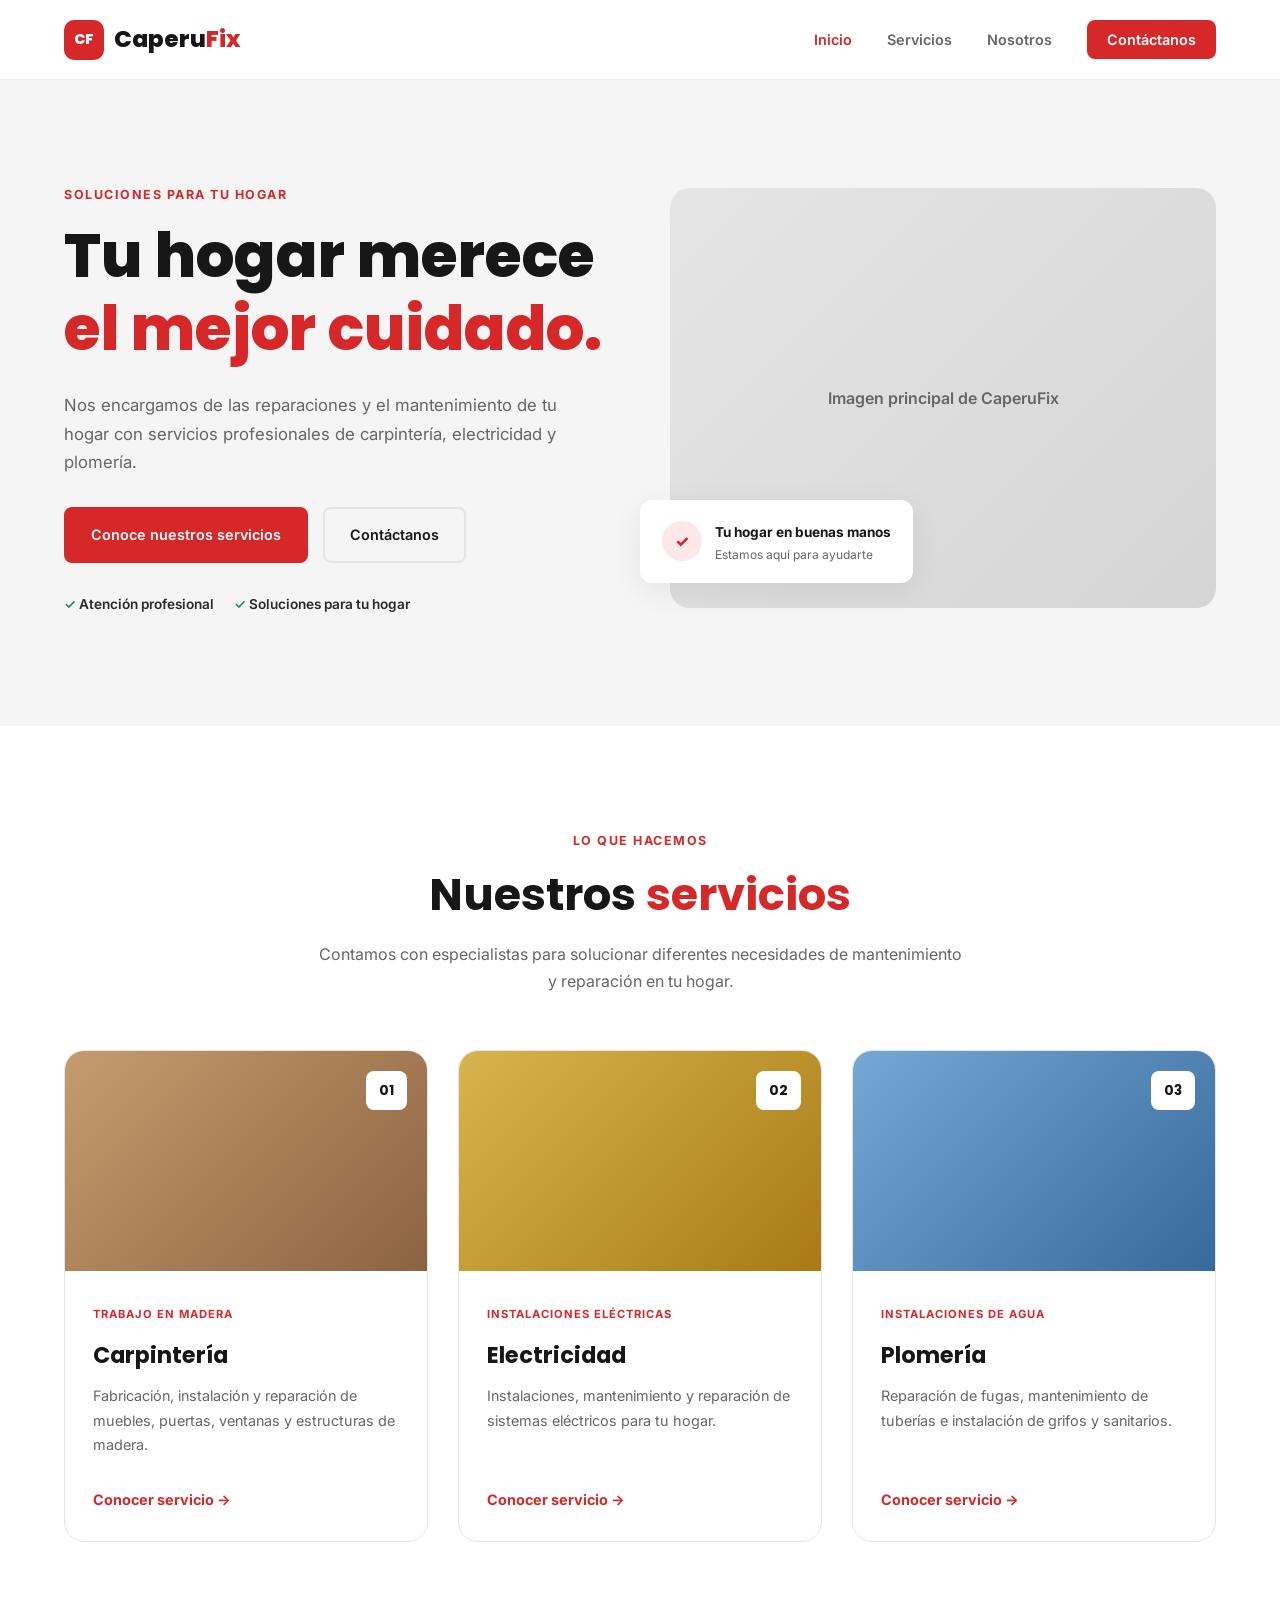
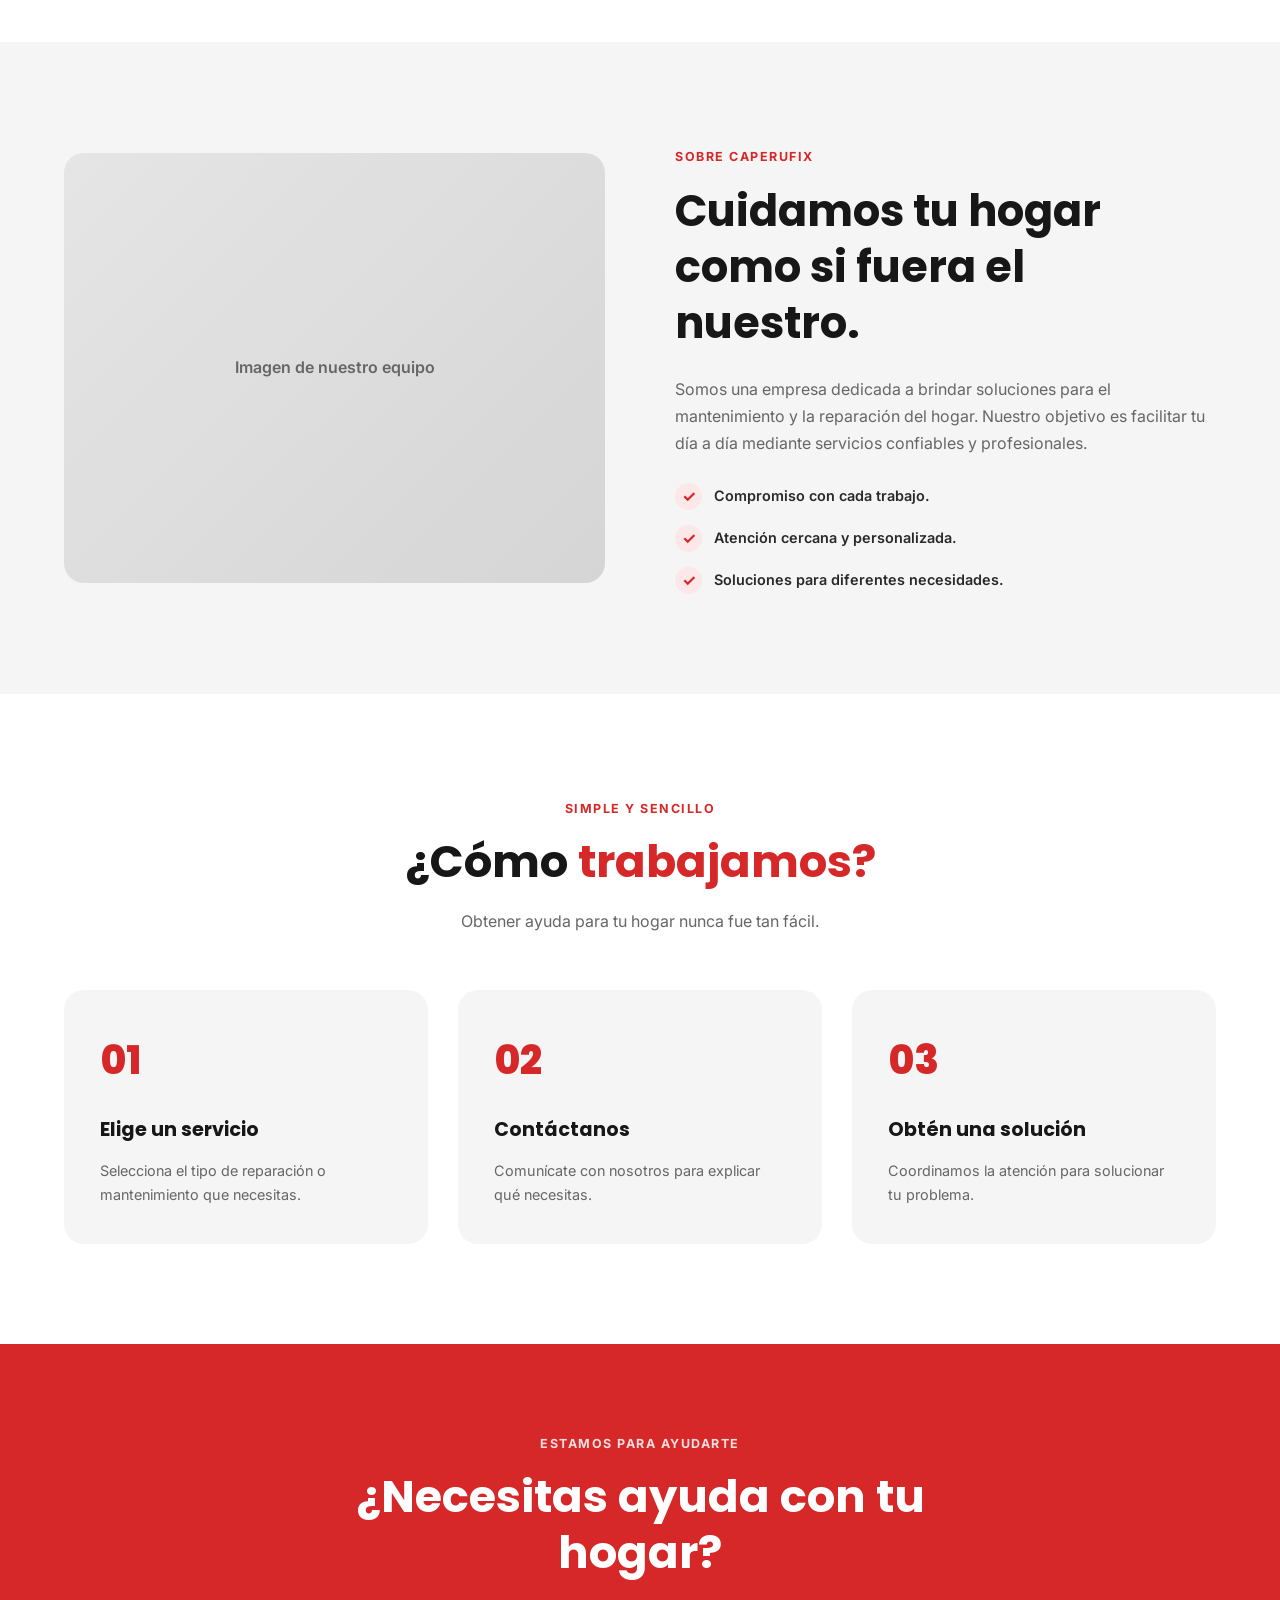
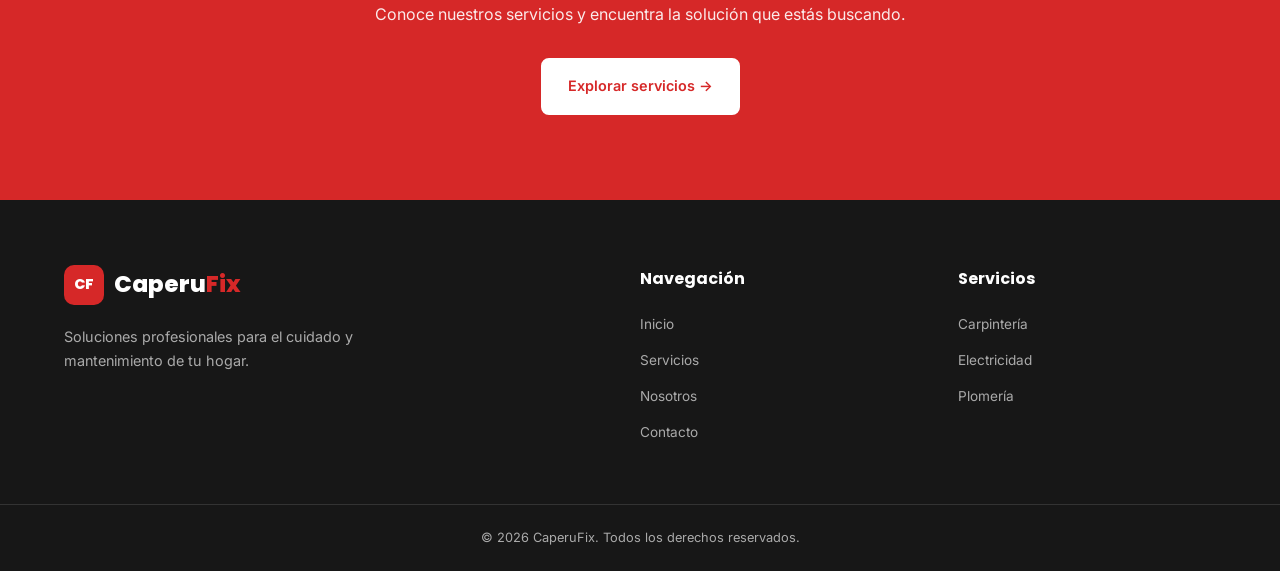
==== index.html @ 24d4e997 "Pagina Principal y 3 servicios basicos" ====
<!DOCTYPE html>
<html lang="es">

<head>
    <meta charset="UTF-8">
    <meta name="viewport" content="width=device-width, initial-scale=1.0">

    <meta name="description" content="CaperuFix: servicios profesionales de carpintería, electricidad y plomería para tu hogar.">

    <title>CaperuFix | Reparaciones del hogar</title>

    <!-- Google Fonts -->
    <link rel="preconnect" href="https://fonts.googleapis.com">
    <link rel="preconnect" href="https://fonts.gstatic.com" crossorigin>

    <link href="https://fonts.googleapis.com/css2?family=Inter:wght@400;500;600;700&family=Poppins:wght@400;500;600;700;800&display=swap" rel="stylesheet">

    <!-- CSS principal -->
    <link rel="stylesheet" href="style.css">

    <!-- JavaScript -->
    <script src="script.js" defer></script>
</head>

<body>

    <!-- ================================= -->
    <!-- NAVEGACION PRINCIPAL -->
    <!-- ================================= -->

    <header class="header">
        <nav class="navbar container">

            <a href="index.html" class="logo">
                <span class="logo-icon">CF</span>
                <span>Caperu<span class="logo-highlight">Fix</span></span>
            </a>

            <button class="menu-toggle" id="menu-toggle"
                aria-label="Abrir menú" aria-expanded="false"
                aria-controls="nav-menu">
                <span></span>
                <span></span>
                <span></span>
            </button>

            <ul class="nav-menu" id="nav-menu">
                <li><a href="#inicio" class="nav-link active">Inicio</a></li>
                <li><a href="#servicios" class="nav-link">Servicios</a></li>
                <li><a href="#nosotros" class="nav-link">Nosotros</a></li>
                <li><a href="#contacto" class="nav-link nav-contact">Contáctanos</a></li>
            </ul>

        </nav>
    </header>


    <main>

        <!-- ================================= -->
        <!-- SECCION PRINCIPAL / HERO -->
        <!-- ================================= -->

        <section class="hero" id="inicio">

            <div class="container hero-container">

                <div class="hero-content">

                    <span class="section-tag">
                        SOLUCIONES PARA TU HOGAR
                    </span>

                    <h1>
                        Tu hogar merece
                        <span>el mejor cuidado.</span>
                    </h1>

                    <p>
                        Nos encargamos de las reparaciones y el
                        mantenimiento de tu hogar con servicios
                        profesionales de carpintería, electricidad
                        y plomería.
                    </p>

                    <div class="hero-buttons">

                        <a href="#servicios" class="btn btn-primary">
                            Conoce nuestros servicios
                        </a>

                        <a href="#contacto" class="btn btn-secondary">
                            Contáctanos
                        </a>

                    </div>

                    <div class="hero-benefits">
                        <span>✓ Atención profesional</span>
                        <span>✓ Soluciones para tu hogar</span>
                    </div>

                </div>

                <div class="hero-image">

                    <!-- Imagen principal pendiente de agregar -->

                    <div class="image-placeholder">
                        <span>Imagen principal de CaperuFix</span>
                    </div>

                    <div class="hero-card">
                        <span class="hero-card-icon">✓</span>
                        <div>
                            <strong>Tu hogar en buenas manos</strong>
                            <p>Estamos aquí para ayudarte</p>
                        </div>
                    </div>

                </div>

            </div>

        </section>


        <!-- ================================= -->
        <!-- SECCION DE SERVICIOS -->
        <!-- ================================= -->

        <section class="services section-padding" id="servicios">

            <div class="container">

                <div class="section-heading">

                    <span class="section-tag">
                        LO QUE HACEMOS
                    </span>

                    <h2>
                        Nuestros <span>servicios</span>
                    </h2>

                    <p>
                        Contamos con especialistas para solucionar
                        diferentes necesidades de mantenimiento
                        y reparación en tu hogar.
                    </p>

                </div>


                <div class="services-grid">

                    <!-- CARPINTERIA -->

                    <article class="service-card">

                        <div class="service-image service-image-wood">
                            <span class="service-number">01</span>
                        </div>

                        <div class="service-content">

                            <span class="service-category">
                                TRABAJO EN MADERA
                            </span>

                            <h3>Carpintería</h3>

                            <p>
                                Fabricación, instalación y reparación
                                de muebles, puertas, ventanas y
                                estructuras de madera.
                            </p>

                            <a href="carpinteria/index.html"
                                class="service-link">
                                Conocer servicio →
                            </a>

                        </div>

                    </article>


                    <!-- ELECTRICIDAD -->

                    <article class="service-card">

                        <div class="service-image service-image-electric">
                            <span class="service-number">02</span>
                        </div>

                        <div class="service-content">

                            <span class="service-category">
                                INSTALACIONES ELÉCTRICAS
                            </span>

                            <h3>Electricidad</h3>

                            <p>
                                Instalaciones, mantenimiento y
                                reparación de sistemas eléctricos
                                para tu hogar.
                            </p>

                            <a href="electricidad/index.html"
                                class="service-link">
                                Conocer servicio →
                            </a>

                        </div>

                    </article>


                    <!-- PLOMERIA -->

                    <article class="service-card">

                        <div class="service-image service-image-plumbing">
                            <span class="service-number">03</span>
                        </div>

                        <div class="service-content">

                            <span class="service-category">
                                INSTALACIONES DE AGUA
                            </span>

                            <h3>Plomería</h3>

                            <p>
                                Reparación de fugas, mantenimiento
                                de tuberías e instalación de
                                grifos y sanitarios.
                            </p>

                            <a href="plomeria/index.html"
                                class="service-link">
                                Conocer servicio →
                            </a>

                        </div>

                    </article>

                </div>

            </div>

        </section>


        <!-- ================================= -->
        <!-- SECCION NOSOTROS -->
        <!-- ================================= -->

        <section class="about section-padding" id="nosotros">

            <div class="container about-container">

                <div class="about-image">
                    <div class="image-placeholder">
                        <span>Imagen de nuestro equipo</span>
                    </div>
                </div>

                <div class="about-content">

                    <span class="section-tag">
                        SOBRE CAPERUFIX
                    </span>

                    <h2>
                        Cuidamos tu hogar
                        como si fuera el nuestro.
                    </h2>

                    <p>
                        Somos una empresa dedicada a brindar
                        soluciones para el mantenimiento y la
                        reparación del hogar. Nuestro objetivo
                        es facilitar tu día a día mediante
                        servicios confiables y profesionales.
                    </p>

                    <div class="about-points">

                        <div class="about-point">
                            <span>✓</span>
                            <p>Compromiso con cada trabajo.</p>
                        </div>

                        <div class="about-point">
                            <span>✓</span>
                            <p>Atención cercana y personalizada.</p>
                        </div>

                        <div class="about-point">
                            <span>✓</span>
                            <p>Soluciones para diferentes necesidades.</p>
                        </div>

                    </div>

                </div>

            </div>

        </section>


        <!-- ================================= -->
        <!-- COMO TRABAJAMOS -->
        <!-- ================================= -->

        <section class="process section-padding">

            <div class="container">

                <div class="section-heading">

                    <span class="section-tag">
                        SIMPLE Y SENCILLO
                    </span>

                    <h2>
                        ¿Cómo <span>trabajamos?</span>
                    </h2>

                    <p>
                        Obtener ayuda para tu hogar nunca fue tan fácil.
                    </p>

                </div>

                <div class="process-grid">

                    <article class="process-card">
                        <span class="process-number">01</span>
                        <h3>Elige un servicio</h3>
                        <p>
                            Selecciona el tipo de reparación
                            o mantenimiento que necesitas.
                        </p>
                    </article>

                    <article class="process-card">
                        <span class="process-number">02</span>
                        <h3>Contáctanos</h3>
                        <p>
                            Comunícate con nosotros para
                            explicar qué necesitas.
                        </p>
                    </article>

                    <article class="process-card">
                        <span class="process-number">03</span>
                        <h3>Obtén una solución</h3>
                        <p>
                            Coordinamos la atención para
                            solucionar tu problema.
                        </p>
                    </article>

                </div>

            </div>

        </section>


        <!-- ================================= -->
        <!-- CONTACTO -->
        <!-- ================================= -->

        <section class="contact section-padding" id="contacto">

            <div class="container">

                <div class="contact-content">

                    <span class="section-tag">
                        ESTAMOS PARA AYUDARTE
                    </span>

                    <h2>
                        ¿Necesitas ayuda
                        con tu hogar?
                    </h2>

                    <p>
                        Conoce nuestros servicios y encuentra
                        la solución que estás buscando.
                    </p>

                    <a href="#servicios" class="btn btn-light">
                        Explorar servicios →
                    </a>

                </div>

            </div>

        </section>

    </main>


    <!-- ================================= -->
    <!-- PIE DE PAGINA -->
    <!-- ================================= -->

    <footer class="footer">

        <div class="container footer-container">

            <div class="footer-brand">

                <a href="index.html" class="logo footer-logo">
                    <span class="logo-icon">CF</span>
                    <span>Caperu<span class="logo-highlight">Fix</span></span>
                </a>

                <p>
                    Soluciones profesionales para el cuidado
                    y mantenimiento de tu hogar.
                </p>

            </div>

            <div class="footer-links">

                <h3>Navegación</h3>

                <a href="#inicio">Inicio</a>
                <a href="#servicios">Servicios</a>
                <a href="#nosotros">Nosotros</a>
                <a href="#contacto">Contacto</a>

            </div>

            <div class="footer-links">

                <h3>Servicios</h3>

                <a href="carpinteria/index.html">Carpintería</a>
                <a href="electricidad/index.html">Electricidad</a>
                <a href="plomeria/index.html">Plomería</a>

            </div>

        </div>

        <div class="footer-bottom">
            <div class="container">
                <p>
                    © <span id="current-year"></span>
                    CaperuFix. Todos los derechos reservados.
                </p>
            </div>
        </div>

    </footer>

</body>

</html>
---- style.css ----
/* =========================================
   1. VARIABLES Y CONFIGURACION GENERAL
========================================= */

:root {
    /* Colores principales */
    --color-primary: #D62828;
    --color-primary-hover: #B91F1F;
    --color-primary-light: #FCE8E8;

    --color-dark: #171717;
    --color-dark-secondary: #292929;

    /* Fondos */
    --color-background: #F5F5F5;
    --color-white: #FFFFFF;
    --color-gray: #E5E5E5;

    /* Textos */
    --color-text: #292929;
    --color-text-light: #666666;

    /* Estados */
    --color-success: #27865B;

    /* Tipografias */
    --font-heading: 'Poppins', sans-serif;
    --font-body: 'Inter', sans-serif;

    /* Bordes y sombras */
    --border-radius: 12px;
    --border-radius-large: 20px;

    --shadow-card: 0 8px 30px rgba(0, 0, 0, 0.07);
    --shadow-hover: 0 15px 35px rgba(0, 0, 0, 0.12);

    /* Transiciones */
    --transition: all 0.3s ease;
}


/* =========================================
   2. REINICIO Y ESTILOS GENERALES
========================================= */

* {
    margin: 0;
    padding: 0;
    box-sizing: border-box;
}

html {
    scroll-behavior: smooth;
    scroll-padding-top: 85px;
}

body {
    font-family: var(--font-body);
    color: var(--color-text);
    background-color: var(--color-white);
    line-height: 1.7;
    overflow-x: hidden;
}

a {
    text-decoration: none;
    color: inherit;
}

ul {
    list-style: none;
}

button {
    font-family: inherit;
}

img {
    max-width: 100%;
    display: block;
}

.container {
    width: 90%;
    max-width: 1200px;
    margin: 0 auto;
}

.section-padding {
    padding: 100px 0;
}


/* =========================================
   3. ELEMENTOS GENERALES
========================================= */

.section-tag {
    display: inline-block;
    color: var(--color-primary);
    font-size: 0.78rem;
    font-weight: 700;
    letter-spacing: 1.5px;
    margin-bottom: 15px;
}

.section-heading {
    max-width: 650px;
    text-align: center;
    margin: 0 auto 55px;
}

.section-heading h2 {
    font-family: var(--font-heading);
    font-size: clamp(2rem, 4vw, 2.8rem);
    color: var(--color-dark);
    line-height: 1.25;
    margin-bottom: 18px;
}

.section-heading h2 span {
    color: var(--color-primary);
}

.section-heading p {
    color: var(--color-text-light);
    font-size: 1rem;
}


/* =========================================
   4. BOTONES
========================================= */

.btn {
    display: inline-flex;
    justify-content: center;
    align-items: center;
    gap: 8px;
    padding: 14px 25px;
    border-radius: 8px;
    font-size: 0.9rem;
    font-weight: 600;
    transition: var(--transition);
    cursor: pointer;
}

.btn-primary {
    background-color: var(--color-primary);
    color: var(--color-white);
    border: 2px solid var(--color-primary);
}

.btn-primary:hover {
    background-color: var(--color-primary-hover);
    border-color: var(--color-primary-hover);
    transform: translateY(-3px);
}

.btn-secondary {
    background-color: transparent;
    color: var(--color-dark);
    border: 2px solid var(--color-gray);
}

.btn-secondary:hover {
    border-color: var(--color-dark);
    background-color: var(--color-dark);
    color: var(--color-white);
}

.btn-light {
    background-color: var(--color-white);
    color: var(--color-primary);
    border: 2px solid var(--color-white);
}

.btn-light:hover {
    background-color: transparent;
    color: var(--color-white);
}


/* =========================================
   5. BARRA DE NAVEGACION
========================================= */

.header {
    width: 100%;
    height: 80px;
    background-color: var(--color-white);
    border-bottom: 1px solid rgba(0, 0, 0, 0.06);
    position: sticky;
    top: 0;
    z-index: 1000;
}

.navbar {
    height: 100%;
    display: flex;
    align-items: center;
    justify-content: space-between;
}

.logo {
    display: flex;
    align-items: center;
    gap: 10px;
    font-family: var(--font-heading);
    font-size: 1.45rem;
    font-weight: 800;
    color: var(--color-dark);
}

.logo-icon {
    width: 40px;
    height: 40px;
    background-color: var(--color-primary);
    color: var(--color-white);
    border-radius: 10px;
    display: flex;
    justify-content: center;
    align-items: center;
    font-size: 0.9rem;
    font-weight: 800;
}

.logo-highlight {
    color: var(--color-primary);
}

.nav-menu {
    display: flex;
    align-items: center;
    gap: 35px;
}

.nav-link {
    font-size: 0.9rem;
    font-weight: 600;
    color: var(--color-text-light);
    transition: var(--transition);
}

.nav-link:hover,
.nav-link.active {
    color: var(--color-primary);
}

.nav-contact {
    background-color: var(--color-primary);
    color: var(--color-white);
    padding: 11px 20px;
    border-radius: 8px;
}

.nav-contact:hover {
    background-color: var(--color-primary-hover);
    color: var(--color-white);
}

/* Boton del menu movil */

.menu-toggle {
    display: none;
    background: none;
    border: none;
    cursor: pointer;
    padding: 5px;
}

.menu-toggle span {
    display: block;
    width: 27px;
    height: 3px;
    margin: 5px 0;
    background-color: var(--color-dark);
    border-radius: 3px;
    transition: var(--transition);
}


/* =========================================
   6. SECCION PRINCIPAL - HERO
========================================= */

.hero {
    background-color: var(--color-background);
    padding: 100px 0 110px;
    overflow: hidden;
}

.hero-container {
    display: grid;
    grid-template-columns: 1fr 1fr;
    align-items: center;
    gap: 60px;
}

.hero-content h1 {
    font-family: var(--font-heading);
    font-size: clamp(2.5rem, 5vw, 3.8rem);
    font-weight: 800;
    line-height: 1.2;
    color: var(--color-dark);
    margin-bottom: 25px;
}

.hero-content h1 span {
    color: var(--color-primary);
}

.hero-content > p {
    max-width: 540px;
    font-size: 1.05rem;
    color: var(--color-text-light);
    margin-bottom: 30px;
}

.hero-buttons {
    display: flex;
    flex-wrap: wrap;
    gap: 15px;
    margin-bottom: 30px;
}

.hero-benefits {
    display: flex;
    flex-wrap: wrap;
    gap: 20px;
    color: var(--color-dark-secondary);
    font-size: 0.85rem;
    font-weight: 600;
}

.hero-benefits span::first-letter {
    color: var(--color-success);
}

.hero-image {
    position: relative;
    min-height: 420px;
    display: flex;
    align-items: center;
    justify-content: center;
}

.image-placeholder {
    width: 100%;
    min-height: 420px;
    background: linear-gradient(
        135deg,
        #E5E5E5,
        #D5D5D5
    );
    border-radius: var(--border-radius-large);
    display: flex;
    justify-content: center;
    align-items: center;
    color: var(--color-text-light);
    font-weight: 600;
    text-align: center;
    padding: 20px;
    overflow: hidden;
}

.hero-card {
    position: absolute;
    bottom: 25px;
    left: -30px;
    display: flex;
    align-items: center;
    gap: 13px;
    background-color: var(--color-white);
    padding: 18px 22px;
    border-radius: var(--border-radius);
    box-shadow: var(--shadow-card);
    max-width: 300px;
}

.hero-card-icon {
    width: 40px;
    height: 40px;
    background-color: var(--color-primary-light);
    color: var(--color-primary);
    display: flex;
    justify-content: center;
    align-items: center;
    border-radius: 50%;
    font-weight: 800;
}

.hero-card strong {
    font-size: 0.85rem;
    color: var(--color-dark);
}

.hero-card p {
    font-size: 0.75rem;
    color: var(--color-text-light);
}


/* =========================================
   7. TARJETAS DE SERVICIOS
========================================= */

.services {
    background-color: var(--color-white);
}

.services-grid {
    display: grid;
    grid-template-columns: repeat(3, 1fr);
    gap: 30px;
}

.service-card {
    background-color: var(--color-white);
    border: 1px solid var(--color-gray);
    border-radius: var(--border-radius-large);
    overflow: hidden;
    transition: var(--transition);
}

.service-card:hover {
    transform: translateY(-10px);
    box-shadow: var(--shadow-hover);
    border-color: transparent;
}

.service-image {
    height: 220px;
    position: relative;
    display: flex;
    align-items: flex-start;
    justify-content: flex-end;
    padding: 20px;
}

.service-image-wood {
    background: linear-gradient(135deg, #C69B6D, #8C6342);
}

.service-image-electric {
    background: linear-gradient(135deg, #D8B44C, #A77B16);
}

.service-image-plumbing {
    background: linear-gradient(135deg, #75A8D5, #376A9B);
}

.service-number {
    background-color: var(--color-white);
    color: var(--color-dark);
    font-family: var(--font-heading);
    font-weight: 700;
    padding: 8px 13px;
    border-radius: 8px;
    font-size: 0.85rem;
}

.service-content {
    padding: 28px;
}

.service-category {
    color: var(--color-primary);
    font-size: 0.7rem;
    font-weight: 700;
    letter-spacing: 1px;
}

.service-content h3 {
    font-family: var(--font-heading);
    font-size: 1.4rem;
    color: var(--color-dark);
    margin: 10px 0;
}

.service-content p {
    font-size: 0.9rem;
    color: var(--color-text-light);
    margin-bottom: 22px;
    min-height: 80px;
}

.service-link {
    display: inline-block;
    color: var(--color-primary);
    font-size: 0.9rem;
    font-weight: 700;
    transition: var(--transition);
}

.service-link:hover {
    color: var(--color-primary-hover);
    transform: translateX(5px);
}


/* =========================================
   8. SECCION NOSOTROS
========================================= */

.about {
    background-color: var(--color-background);
}

.about-container {
    display: grid;
    grid-template-columns: 1fr 1fr;
    align-items: center;
    gap: 70px;
}

.about-image .image-placeholder {
    min-height: 430px;
}

.about-content h2 {
    font-family: var(--font-heading);
    font-size: clamp(2rem, 4vw, 2.7rem);
    line-height: 1.3;
    color: var(--color-dark);
    margin-bottom: 25px;
}

.about-content > p {
    color: var(--color-text-light);
    margin-bottom: 25px;
}

.about-points {
    display: flex;
    flex-direction: column;
    gap: 15px;
}

.about-point {
    display: flex;
    align-items: center;
    gap: 12px;
}

.about-point span {
    width: 27px;
    height: 27px;
    display: flex;
    align-items: center;
    justify-content: center;
    background-color: var(--color-primary-light);
    color: var(--color-primary);
    border-radius: 50%;
    font-weight: 700;
    flex-shrink: 0;
}

.about-point p {
    color: var(--color-dark-secondary);
    font-size: 0.9rem;
    font-weight: 600;
}


/* =========================================
   9. SECCION COMO TRABAJAMOS
========================================= */

.process {
    background-color: var(--color-white);
}

.process-grid {
    display: grid;
    grid-template-columns: repeat(3, 1fr);
    gap: 30px;
}

.process-card {
    padding: 35px;
    background-color: var(--color-background);
    border-radius: var(--border-radius-large);
    border: 1px solid transparent;
    transition: var(--transition);
}

.process-card:hover {
    background-color: var(--color-white);
    border-color: var(--color-gray);
    transform: translateY(-7px);
    box-shadow: var(--shadow-card);
}

.process-number {
    display: inline-block;
    font-family: var(--font-heading);
    font-size: 2.5rem;
    font-weight: 800;
    color: var(--color-primary);
    margin-bottom: 20px;
}

.process-card h3 {
    font-family: var(--font-heading);
    font-size: 1.2rem;
    color: var(--color-dark);
    margin-bottom: 12px;
}

.process-card p {
    color: var(--color-text-light);
    font-size: 0.9rem;
}


/* =========================================
   10. SECCION CONTACTO
========================================= */

.contact {
    background-color: var(--color-primary);
    color: var(--color-white);
    text-align: center;
    padding: 85px 0;
}

.contact-content {
    max-width: 700px;
    margin: 0 auto;
}

.contact .section-tag {
    color: var(--color-white);
    opacity: 0.85;
}

.contact h2 {
    font-family: var(--font-heading);
    font-size: clamp(2rem, 4vw, 2.8rem);
    line-height: 1.25;
    margin-bottom: 20px;
}

.contact p {
    color: rgba(255, 255, 255, 0.9);
    margin-bottom: 30px;
}


/* =========================================
   11. PIE DE PAGINA
========================================= */

.footer {
    background-color: var(--color-dark);
    color: var(--color-white);
}

.footer-container {
    display: grid;
    grid-template-columns: 2fr 1fr 1fr;
    gap: 60px;
    padding-top: 65px;
    padding-bottom: 60px;
}

.footer-logo {
    color: var(--color-white);
}

.footer-brand p {
    max-width: 320px;
    color: #AAAAAA;
    font-size: 0.9rem;
    margin-top: 20px;
}

.footer-links {
    display: flex;
    flex-direction: column;
    gap: 13px;
}

.footer-links h3 {
    font-family: var(--font-heading);
    font-size: 1rem;
    margin-bottom: 8px;
}

.footer-links a {
    color: #AAAAAA;
    font-size: 0.85rem;
    transition: var(--transition);
}

.footer-links a:hover {
    color: var(--color-primary);
    transform: translateX(4px);
}

.footer-bottom {
    border-top: 1px solid #333333;
    padding: 22px 0;
    text-align: center;
}

.footer-bottom p {
    color: #AAAAAA;
    font-size: 0.8rem;
}


/* =========================================
   12. RESPONSIVE - TABLETS
========================================= */

@media (max-width: 992px) {

    .hero-container {
        gap: 35px;
    }

    .hero-content h1 {
        font-size: 2.7rem;
    }

    .services-grid {
        gap: 18px;
    }

    .service-content {
        padding: 22px;
    }

    .about-container {
        gap: 35px;
    }

    .footer-container {
        gap: 35px;
    }

}


/* =========================================
   13. RESPONSIVE - CELULARES
========================================= */

@media (max-width: 768px) {

    .section-padding {
        padding: 75px 0;
    }

    /* Menu movil */

    .menu-toggle {
        display: block;
        z-index: 1001;
    }

    .nav-menu {
        position: absolute;
        top: 80px;
        left: 0;
        width: 100%;
        background-color: var(--color-white);
        flex-direction: column;
        align-items: stretch;
        gap: 0;
        padding: 15px 5% 25px;
        box-shadow: var(--shadow-card);

        opacity: 0;
        visibility: hidden;
        transform: translateY(-10px);
        transition: var(--transition);
    }

    .nav-menu.active {
        opacity: 1;
        visibility: visible;
        transform: translateY(0);
    }

    .nav-menu li {
        width: 100%;
    }

    .nav-link {
        display: block;
        padding: 14px 10px;
    }

    .nav-contact {
        margin-top: 8px;
        text-align: center;
    }

    /* Hero */

    .hero {
        padding: 70px 0;
    }

    .hero-container {
        grid-template-columns: 1fr;
        gap: 45px;
    }

    .hero-content {
        text-align: center;
    }

    .hero-content > p {
        margin-left: auto;
        margin-right: auto;
    }

    .hero-buttons,
    .hero-benefits {
        justify-content: center;
    }

    .hero-content h1 {
        font-size: 2.5rem;
    }

    .hero-image {
        min-height: 330px;
        margin: 0 15px;
    }

    .hero-image .image-placeholder {
        min-height: 330px;
    }

    .hero-card {
        left: -15px;
        bottom: -20px;
    }

    /* Servicios */

    .services-grid {
        grid-template-columns: 1fr;
        max-width: 480px;
        margin: 0 auto;
    }

    .service-image {
        height: 240px;
    }

    .service-content p {
        min-height: auto;
    }

    /* Nosotros */

    .about-container {
        grid-template-columns: 1fr;
    }

    .about-image {
        order: 2;
    }

    .about-content {
        order: 1;
    }

    .about-image .image-placeholder {
        min-height: 320px;
    }

    /* Proceso */

    .process-grid {
        grid-template-columns: 1fr;
        max-width: 500px;
        margin: 0 auto;
    }

    /* Footer */

    .footer-container {
        grid-template-columns: 1fr 1fr;
        gap: 40px 25px;
    }

    .footer-brand {
        grid-column: 1 / -1;
    }

}


/* =========================================
   14. RESPONSIVE - CELULARES PEQUEÑOS
========================================= */

@media (max-width: 480px) {

    .container {
        width: 88%;
    }

    .logo {
        font-size: 1.25rem;
    }

    .hero-content h1 {
        font-size: 2.1rem;
    }

    .hero-content > p {
        font-size: 0.95rem;
    }

    .hero-buttons {
        flex-direction: column;
    }

    .hero-buttons .btn {
        width: 100%;
    }

    .hero-benefits {
        flex-direction: column;
        gap: 8px;
        align-items: center;
    }

    .hero-image {
        min-height: 260px;
    }

    .hero-image .image-placeholder {
        min-height: 260px;
    }

    .hero-card {
        left: -10px;
        bottom: -25px;
        padding: 13px;
    }

    .section-heading {
        margin-bottom: 35px;
    }

    .section-heading h2 {
        font-size: 1.9rem;
    }

    .service-image {
        height: 200px;
    }

    .contact h2 {
        font-size: 2rem;
    }

    .footer-container {
        grid-template-columns: 1fr;
    }

    .footer-brand {
        grid-column: auto;
    }

}


/* =========================================
   15. ACCESIBILIDAD Y MOVIMIENTO
========================================= */

a:focus-visible,
button:focus-visible {
    outline: 3px solid var(--color-primary);
    outline-offset: 4px;
}

@media (prefers-reduced-motion: reduce) {

    *,
    *::before,
    *::after {
        scroll-behavior: auto !important;
        transition-duration: 0.01ms !important;
        animation-duration: 0.01ms !important;

    }

}

/* =========================================
   16. ANIMACIONES DE APARICION
========================================= */

.reveal {
    opacity: 0;
    transform: translateY(30px);
    transition: opacity 0.7s ease, transform 0.7s ease;
}

.reveal.visible {
    opacity: 1;
    transform: translateY(0);
}


/* Animacion de las tarjetas */

.service-card,
.process-card {
    will-change: transform;
}


/* Animacion del menu movil */

.menu-toggle.active span:nth-child(1) {
    transform: translateY(8px) rotate(45deg);
}

.menu-toggle.active span:nth-child(2) {
    opacity: 0;
}

.menu-toggle.active span:nth-child(3) {
    transform: translateY(-8px) rotate(-45deg);
}
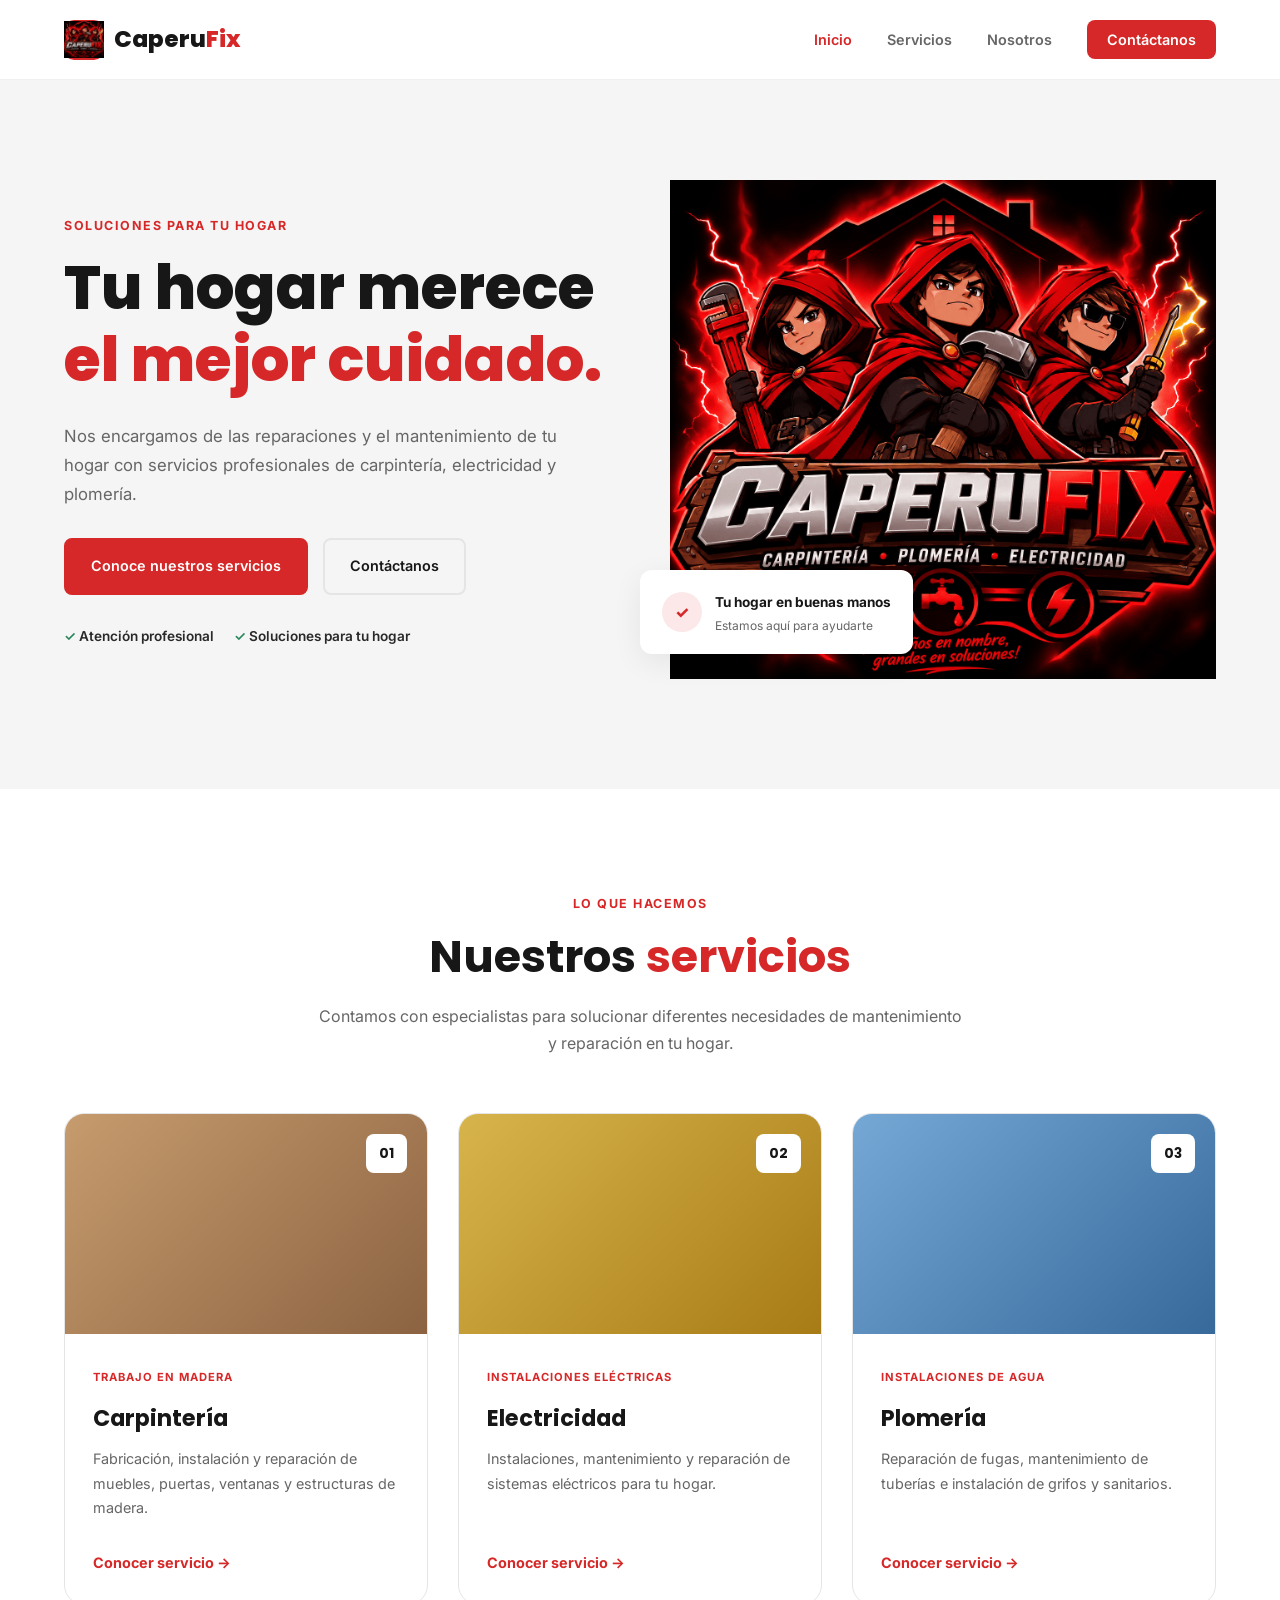
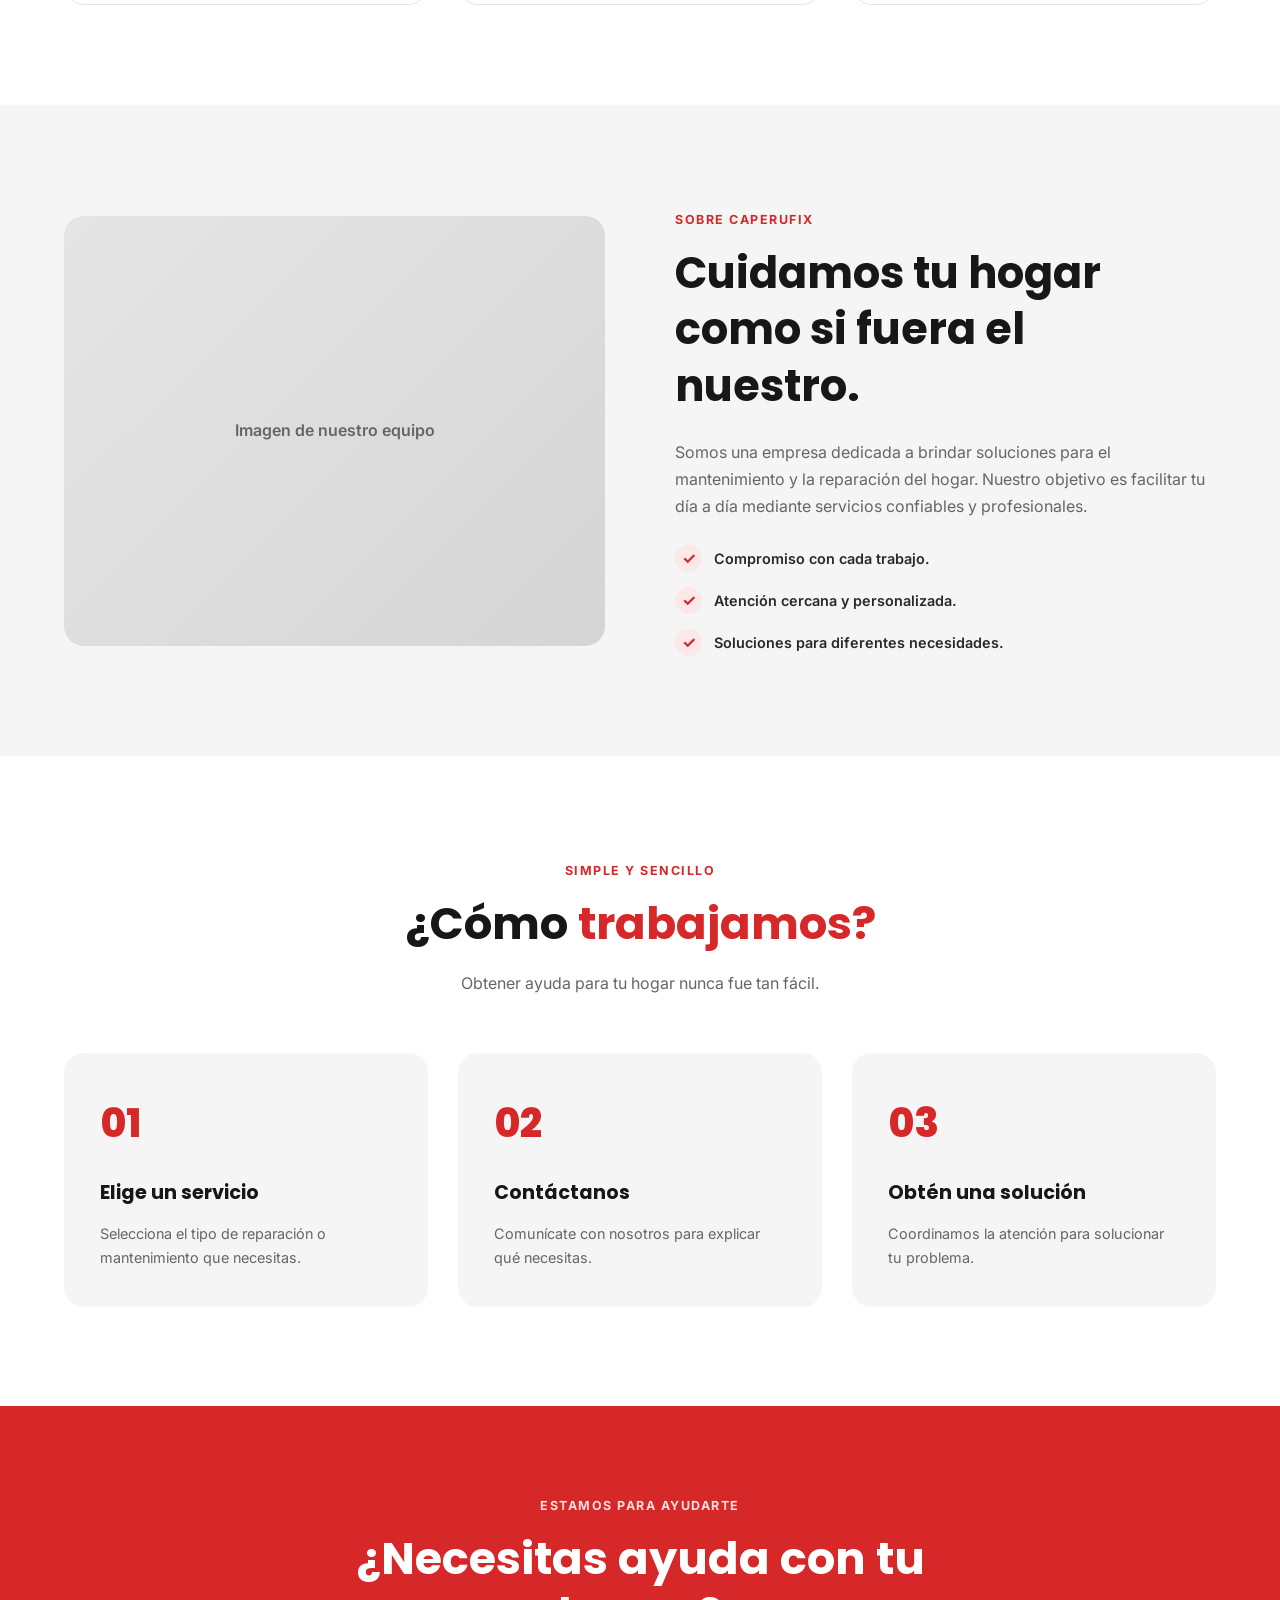
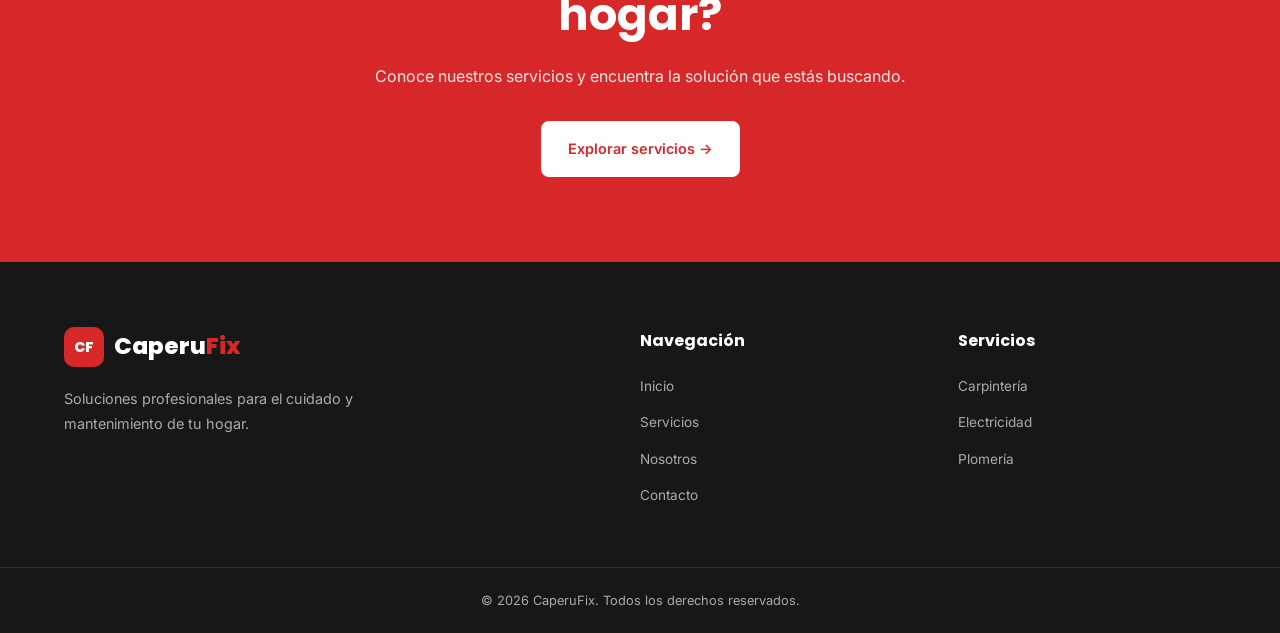
==== commit 60017507: "Actualizacion de la rama" ====
--- a/index.html
+++ b/index.html
@@ -33,7 +33,7 @@
         <nav class="navbar container">
 
             <a href="index.html" class="logo">
-                <span class="logo-icon">CF</span>
+                <span class="logo-icon"><img src="assets/caperufix (1).png" alt=""></span>
                 <span>Caperu<span class="logo-highlight">Fix</span></span>
             </a>
 
@@ -107,9 +107,7 @@
 
                     <!-- Imagen principal pendiente de agregar -->
 
-                    <div class="image-placeholder">
-                        <span>Imagen principal de CaperuFix</span>
-                    </div>
+                    <img src="assets/caperufix (1).png" alt="">
 
                     <div class="hero-card">
                         <span class="hero-card-icon">✓</span>
@@ -177,7 +175,7 @@
                                 estructuras de madera.
                             </p>
 
-                            <a href="carpinteria/index.html"
+                            <a href="carpinteria/carpinteria.html"
                                 class="service-link">
                                 Conocer servicio →
                             </a>
@@ -209,7 +207,7 @@
                                 para tu hogar.
                             </p>
 
-                            <a href="electricidad/index.html"
+                            <a href="electricidad/electricidad.html"
                                 class="service-link">
                                 Conocer servicio →
                             </a>
--- a/style.css
+++ b/style.css
@@ -1036,3 +1036,721 @@
 .menu-toggle.active span:nth-child(3) {
     transform: translateY(-8px) rotate(-45deg);
 }
+/* =========================================
+   CAPERUFIX - ELECTRICIDAD
+   Estilos exclusivos de esta pagina
+========================================= */
+ 
+/* HERO */
+ 
+.electric-hero {
+    background: var(--color-background);
+    padding: 100px 0 110px;
+    overflow: hidden;
+}
+ 
+.electric-hero-grid {
+    display: grid;
+    grid-template-columns: 1fr 1fr;
+    align-items: center;
+    gap: 60px;
+}
+ 
+.electric-hero-content h1 {
+    font-family: var(--font-heading);
+    font-size: clamp(2.4rem, 4.5vw, 3.7rem);
+    line-height: 1.2;
+    color: var(--color-dark);
+    margin-bottom: 25px;
+}
+ 
+.electric-hero-content h1 span {
+    color: var(--color-primary);
+}
+ 
+.electric-hero-content > p {
+    font-size: 1.05rem;
+    color: var(--color-text-light);
+    margin-bottom: 30px;
+}
+ 
+.electric-hero-benefits {
+    display: flex;
+    flex-wrap: wrap;
+    gap: 20px;
+    font-size: 0.85rem;
+    font-weight: 600;
+    color: var(--color-dark);
+}
+ 
+.electric-hero-image {
+    min-height: 420px;
+    position: relative;
+}
+ 
+.electric-image-placeholder {
+    width: 100%;
+    min-height: 420px;
+    border-radius: var(--border-radius-large);
+    background: linear-gradient(135deg, #474747, #171717);
+    color: white;
+    display: flex;
+    align-items: center;
+    justify-content: center;
+    text-align: center;
+    padding: 25px;
+    font-weight: 600;
+}
+ 
+.electric-hero-badge {
+    position: absolute;
+    bottom: 25px;
+    left: -25px;
+    background: white;
+    padding: 18px 22px;
+    border-radius: var(--border-radius);
+    box-shadow: var(--shadow-card);
+    display: flex;
+    align-items: center;
+    gap: 12px;
+}
+ 
+.electric-badge-icon {
+    width: 42px;
+    height: 42px;
+    background: var(--color-primary-light);
+    color: var(--color-primary);
+    display: grid;
+    place-items: center;
+    border-radius: 50%;
+    font-size: 1.4rem;
+}
+ 
+.electric-hero-badge strong {
+    font-size: 0.85rem;
+    color: var(--color-dark);
+}
+ 
+.electric-hero-badge p {
+    font-size: 0.75rem;
+    color: var(--color-text-light);
+}
+ 
+ 
+/* SERVICIOS */
+ 
+.electric-services {
+    background: white;
+}
+ 
+.electric-services-grid {
+    display: grid;
+    grid-template-columns: repeat(3, 1fr);
+    gap: 28px;
+}
+ 
+.electric-service-card {
+    background: white;
+    border: 1px solid var(--color-gray);
+    border-radius: var(--border-radius-large);
+    overflow: hidden;
+    transition: var(--transition);
+}
+ 
+.electric-service-card:hover {
+    transform: translateY(-8px);
+    box-shadow: var(--shadow-hover);
+}
+ 
+.electric-service-image {
+    height: 220px;
+    display: flex;
+    justify-content: flex-end;
+    align-items: flex-start;
+    padding: 20px;
+    background-size: cover;
+    background-position: center;
+}
+ 
+.electric-service-image span {
+    background: white;
+    color: var(--color-dark);
+    padding: 7px 13px;
+    border-radius: 8px;
+    font-weight: 700;
+}
+ 
+.electric-installation {
+    background: linear-gradient(135deg, #C34B42, #582C30);
+}
+ 
+.electric-maintenance {
+    background: linear-gradient(135deg, #777777, #292929);
+}
+ 
+.electric-lighting {
+    background: linear-gradient(135deg, #E4AC58, #A55B37);
+}
+ 
+.electric-service-body {
+    padding: 28px;
+}
+ 
+.electric-service-body h3 {
+    font-family: var(--font-heading);
+    font-size: 1.2rem;
+    color: var(--color-dark);
+    margin-bottom: 13px;
+}
+ 
+.electric-service-body p {
+    color: var(--color-text-light);
+    font-size: 0.9rem;
+    margin-bottom: 20px;
+}
+ 
+.electric-service-body ul {
+    display: flex;
+    flex-direction: column;
+    gap: 10px;
+}
+ 
+.electric-service-body li {
+    font-size: 0.85rem;
+}
+ 
+.electric-service-body li::before {
+    content: "✓";
+    color: var(--color-primary);
+    font-weight: 700;
+    margin-right: 10px;
+}
+ 
+ 
+/* NOSOTROS */
+ 
+.electric-about {
+    background: var(--color-background);
+}
+ 
+.electric-about-grid {
+    display: grid;
+    grid-template-columns: 1fr 1fr;
+    align-items: center;
+    gap: 65px;
+}
+ 
+.electric-about-content h2 {
+    font-family: var(--font-heading);
+    font-size: clamp(2rem, 4vw, 2.7rem);
+    color: var(--color-dark);
+    line-height: 1.3;
+    margin-bottom: 22px;
+}
+ 
+.electric-about-content > p {
+    color: var(--color-text-light);
+    margin-bottom: 18px;
+}
+ 
+.electric-about-list {
+    display: flex;
+    flex-direction: column;
+    gap: 15px;
+    margin-top: 25px;
+}
+ 
+.electric-about-list div {
+    display: flex;
+    align-items: center;
+    gap: 12px;
+    font-size: 0.9rem;
+    font-weight: 600;
+}
+ 
+.electric-about-list span {
+    width: 30px;
+    height: 30px;
+    background: var(--color-primary-light);
+    color: var(--color-primary);
+    border-radius: 50%;
+    display: grid;
+    place-items: center;
+    flex-shrink: 0;
+}
+ 
+ 
+/* GALERIA */
+ 
+.electric-gallery {
+    background: white;
+}
+ 
+.electric-gallery-grid {
+    display: grid;
+    grid-template-columns: repeat(2, 1fr);
+    gap: 24px;
+}
+ 
+.electric-gallery-item {
+    min-height: 280px;
+    border-radius: var(--border-radius-large);
+    display: flex;
+    align-items: flex-end;
+    overflow: hidden;
+    background-size: cover;
+    background-position: center;
+    transition: var(--transition);
+}
+ 
+.electric-gallery-item:hover {
+    transform: translateY(-5px);
+    box-shadow: var(--shadow-card);
+}
+ 
+.electric-gallery-one {
+    background: linear-gradient(135deg, #B56B4A, #402A2A);
+}
+ 
+.electric-gallery-two {
+    background: linear-gradient(135deg, #747474, #292929);
+}
+ 
+.electric-gallery-three {
+    background: linear-gradient(135deg, #C78E63, #694431);
+}
+ 
+.electric-gallery-four {
+    background: linear-gradient(135deg, #7B8B9D, #263444);
+}
+ 
+.electric-gallery-label {
+    width: 100%;
+    padding: 28px;
+    background: linear-gradient(
+        transparent,
+        rgba(0, 0, 0, 0.85)
+    );
+    color: white;
+}
+ 
+.electric-gallery-label h3 {
+    font-family: var(--font-heading);
+    font-size: 1.15rem;
+    margin-bottom: 5px;
+}
+ 
+.electric-gallery-label p {
+    font-size: 0.85rem;
+    color: #EEEEEE;
+}
+ 
+ 
+/* PRECIOS */
+ 
+.electric-prices {
+    background: var(--color-background);
+}
+ 
+.electric-table-wrapper {
+    width: 100%;
+    overflow-x: auto;
+    border-radius: var(--border-radius);
+    border: 1px solid var(--color-gray);
+    background: white;
+    box-shadow: var(--shadow-card);
+}
+ 
+.electric-table {
+    width: 100%;
+    min-width: 620px;
+    border-collapse: collapse;
+    text-align: left;
+}
+ 
+.electric-table thead {
+    background: var(--color-dark);
+    color: white;
+}
+ 
+.electric-table th,
+.electric-table td {
+    padding: 19px 23px;
+}
+ 
+.electric-table th {
+    font-size: 0.85rem;
+}
+ 
+.electric-table td {
+    font-size: 0.88rem;
+    border-bottom: 1px solid var(--color-gray);
+}
+ 
+.electric-table tbody tr:hover {
+    background: var(--color-primary-light);
+}
+ 
+.electric-table tbody tr:last-child td {
+    border-bottom: none;
+}
+ 
+.electric-table td:last-child {
+    color: var(--color-primary);
+    font-weight: 700;
+    white-space: nowrap;
+}
+ 
+.electric-price-note {
+    color: var(--color-text-light);
+    font-size: 0.8rem;
+    margin-top: 15px;
+}
+ 
+ 
+/* PROCESO */
+ 
+.electric-process {
+    background: white;
+}
+ 
+ 
+/* PREGUNTAS FRECUENTES */
+ 
+.electric-faq {
+    background: var(--color-background);
+}
+ 
+.electric-faq-container {
+    max-width: 900px;
+}
+ 
+.electric-faq-list {
+    display: flex;
+    flex-direction: column;
+    gap: 15px;
+}
+ 
+.electric-faq-item {
+    background: white;
+    border: 1px solid var(--color-gray);
+    border-radius: var(--border-radius);
+    overflow: hidden;
+}
+ 
+.electric-faq-question {
+    width: 100%;
+    padding: 22px 25px;
+    border: none;
+    background: white;
+    display: flex;
+    align-items: center;
+    justify-content: space-between;
+    gap: 15px;
+    text-align: left;
+    font-family: var(--font-heading);
+    font-size: 0.95rem;
+    font-weight: 600;
+    color: var(--color-dark);
+    cursor: pointer;
+}
+ 
+.electric-faq-question span {
+    color: var(--color-primary);
+    font-size: 1.5rem;
+    flex-shrink: 0;
+}
+ 
+.electric-faq-question:hover {
+    background: #FAFAFA;
+}
+ 
+.electric-faq-answer {
+    padding: 0 25px 22px;
+    color: var(--color-text-light);
+    font-size: 0.9rem;
+}
+ 
+.electric-faq-answer[hidden] {
+    display: none;
+}
+ 
+ 
+/* CONTACTO */
+ 
+.electric-contact {
+    background: var(--color-primary-light);
+}
+ 
+.electric-contact-grid {
+    display: grid;
+    grid-template-columns: 1fr 1fr;
+    align-items: start;
+    gap: 65px;
+}
+ 
+.electric-contact-info h2 {
+    font-family: var(--font-heading);
+    font-size: clamp(2rem, 4vw, 2.7rem);
+    color: var(--color-dark);
+    line-height: 1.3;
+    margin-bottom: 20px;
+}
+ 
+.electric-contact-info > p {
+    color: var(--color-text-light);
+    margin-bottom: 35px;
+}
+ 
+.electric-contact-detail {
+    display: flex;
+    flex-direction: column;
+    gap: 5px;
+    margin-bottom: 20px;
+}
+ 
+.electric-contact-detail strong {
+    color: var(--color-dark);
+}
+ 
+.electric-contact-detail span {
+    font-size: 0.9rem;
+    color: var(--color-text-light);
+}
+ 
+.electric-form {
+    background: white;
+    border-radius: var(--border-radius-large);
+    padding: 35px;
+    box-shadow: var(--shadow-card);
+}
+ 
+.electric-form h3 {
+    font-family: var(--font-heading);
+    font-size: 1.4rem;
+    color: var(--color-dark);
+    margin-bottom: 25px;
+}
+ 
+.electric-form-group {
+    display: flex;
+    flex-direction: column;
+    gap: 8px;
+    margin-bottom: 20px;
+}
+ 
+.electric-form-group label {
+    font-size: 0.85rem;
+    font-weight: 600;
+    color: var(--color-dark);
+}
+ 
+.electric-form-group input,
+.electric-form-group select,
+.electric-form-group textarea {
+    width: 100%;
+    padding: 13px 15px;
+    border: 1px solid #D5D5D5;
+    border-radius: 8px;
+    background: white;
+    color: var(--color-text);
+    font-family: var(--font-body);
+    font-size: 0.9rem;
+    transition: var(--transition);
+}
+ 
+.electric-form-group textarea {
+    resize: vertical;
+}
+ 
+.electric-form-group input:focus,
+.electric-form-group select:focus,
+.electric-form-group textarea:focus {
+    outline: none;
+    border-color: var(--color-primary);
+    box-shadow: 0 0 0 3px var(--color-primary-light);
+}
+ 
+.electric-form .btn {
+    width: 100%;
+}
+ 
+.electric-form-result {
+    margin-top: 15px;
+    font-size: 0.85rem;
+    color: var(--color-success);
+}
+ 
+.electric-form-disclaimer {
+    font-size: 0.75rem;
+    color: var(--color-text-light);
+    margin-top: 15px;
+}
+ 
+.electric-request-preview {
+    margin-top: 20px;
+    padding: 18px;
+    border: 1px solid var(--color-gray);
+    border-radius: 10px;
+    background: var(--color-background);
+}
+ 
+.electric-request-preview[hidden] {
+    display: none;
+}
+ 
+.electric-request-preview h4 {
+    font-family: var(--font-heading);
+    margin-bottom: 12px;
+}
+ 
+.electric-request-preview pre {
+    font-family: var(--font-body);
+    font-size: 0.85rem;
+    white-space: pre-wrap;
+    overflow-wrap: anywhere;
+    margin-bottom: 15px;
+}
+ 
+ 
+/* RESPONSIVE TABLETS */
+ 
+@media (max-width: 992px) {
+ 
+    .electric-hero-grid,
+    .electric-about-grid,
+    .electric-contact-grid {
+        gap: 35px;
+    }
+ 
+    .electric-services-grid {
+        gap: 18px;
+    }
+ 
+    .electric-service-body {
+        padding: 20px;
+    }
+ 
+}
+ 
+ 
+/* RESPONSIVE CELULARES */
+ 
+@media (max-width: 768px) {
+ 
+    .electric-hero {
+        padding: 70px 0;
+    }
+ 
+    .electric-hero-grid,
+    .electric-about-grid,
+    .electric-contact-grid {
+        grid-template-columns: 1fr;
+    }
+ 
+    .electric-hero-content {
+        text-align: center;
+    }
+ 
+    .electric-hero-content .hero-buttons,
+    .electric-hero-benefits {
+        justify-content: center;
+    }
+ 
+    .electric-hero-image {
+        min-height: 330px;
+        margin: 0 15px;
+    }
+ 
+    .electric-hero-image .electric-image-placeholder {
+        min-height: 330px;
+    }
+ 
+    .electric-hero-badge {
+        left: -15px;
+        bottom: -20px;
+    }
+ 
+    .electric-services-grid {
+        grid-template-columns: 1fr;
+        max-width: 480px;
+        margin: 0 auto;
+    }
+ 
+    .electric-about-visual {
+        order: 2;
+    }
+ 
+    .electric-about-content {
+        order: 1;
+    }
+ 
+    .electric-gallery-grid {
+        grid-template-columns: 1fr;
+    }
+ 
+    .electric-gallery-item {
+        min-height: 240px;
+    }
+ 
+    .electric-form {
+        padding: 25px;
+    }
+ 
+}
+ 
+ 
+/* CELULARES PEQUEÑOS */
+ 
+@media (max-width: 480px) {
+ 
+    .electric-hero-content h1 {
+        font-size: 2.1rem;
+    }
+ 
+    .electric-hero-content .hero-buttons {
+        flex-direction: column;
+    }
+ 
+    .electric-hero-content .hero-buttons .btn {
+        width: 100%;
+    }
+ 
+    .electric-hero-image {
+        min-height: 260px;
+    }
+ 
+    .electric-hero-image .electric-image-placeholder {
+        min-height: 260px;
+    }
+ 
+    .electric-service-image {
+        height: 190px;
+    }
+ 
+    .electric-gallery-item {
+        min-height: 210px;
+    }
+ 
+    .electric-faq-question {
+        padding: 18px;
+    }
+ 
+}
+/* Mantener visible el enlace activo de Electricidad */
+ 
+.electric-services .section-heading h2 span,
+.electric-gallery .section-heading h2 span,
+.electric-prices .section-heading h2 span,
+.electric-faq .section-heading h2 span {
+    color: var(--color-primary);
+}
+ 
+/* Evitar animaciones ocultas si JS no las activa */
+ 
+@media (prefers-reduced-motion: reduce) {
+    .reveal {
+        opacity: 1;
+        transform: none;
+    }
+}
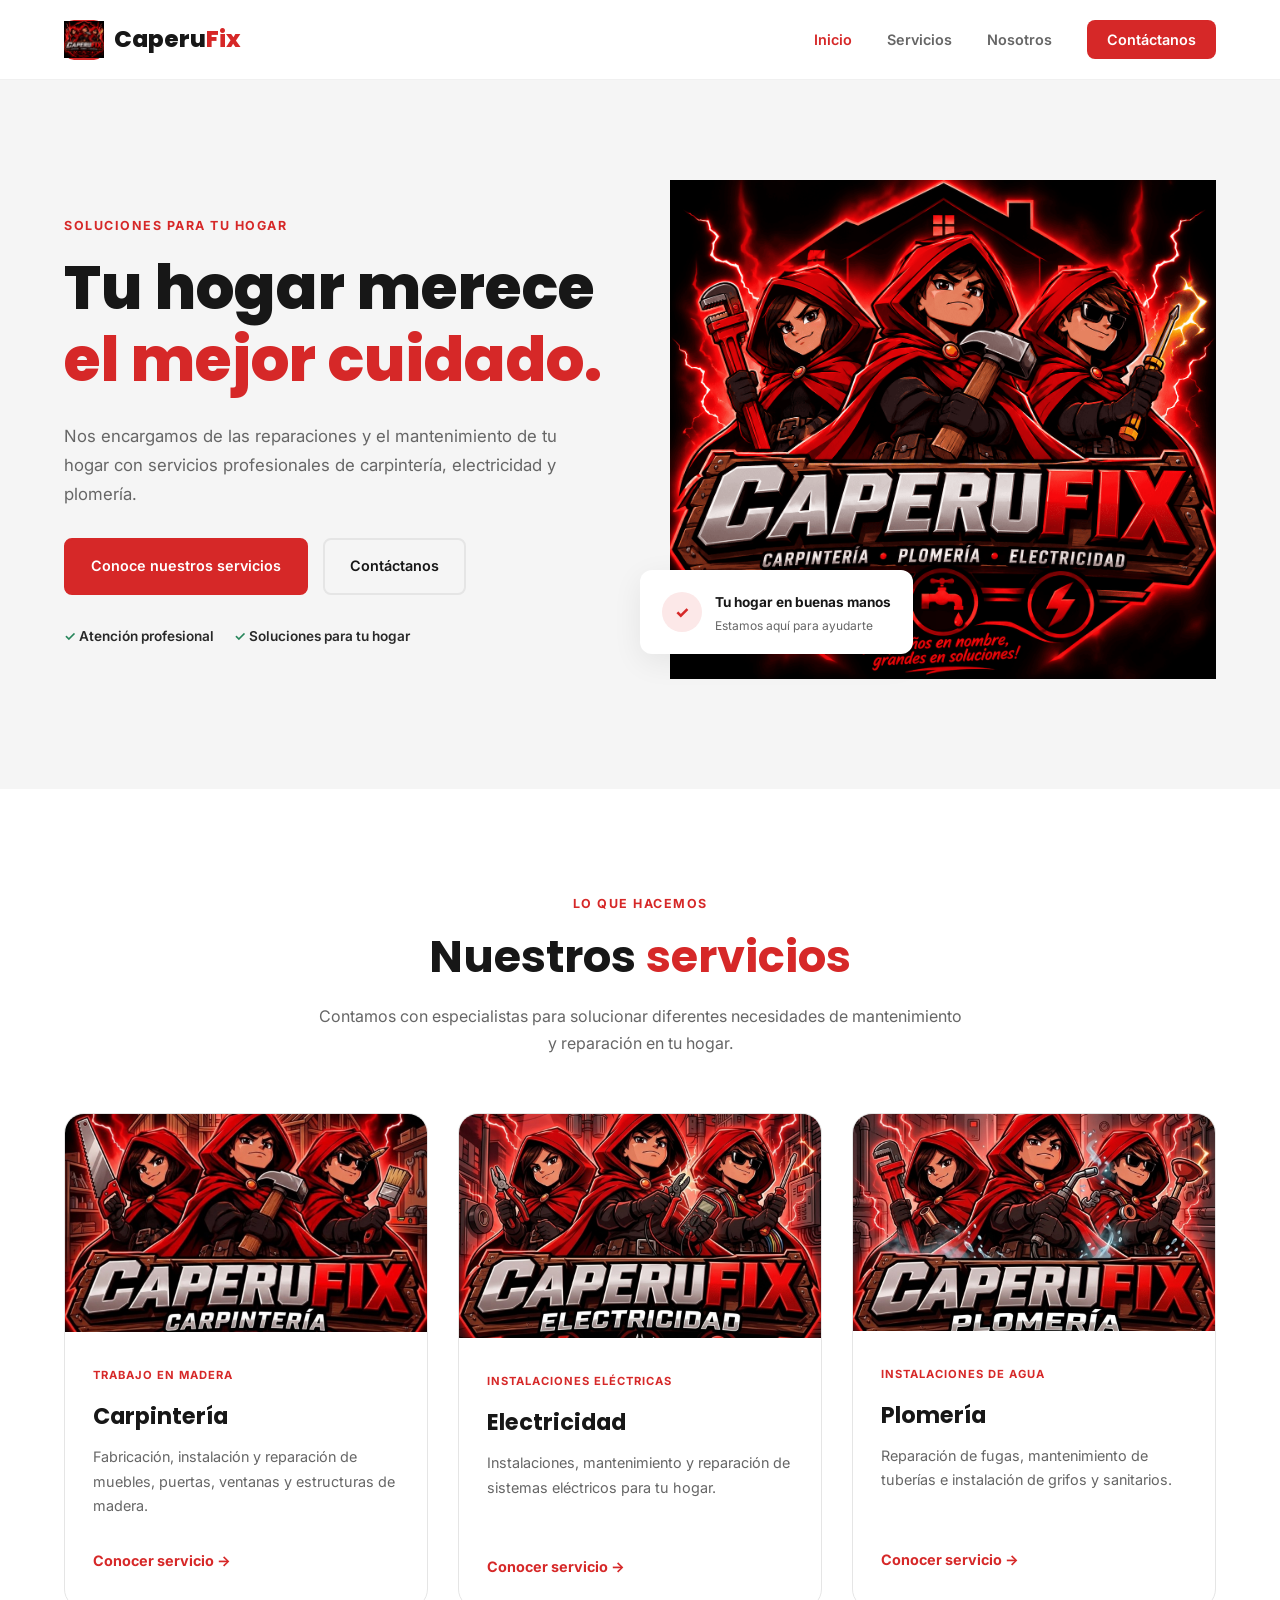
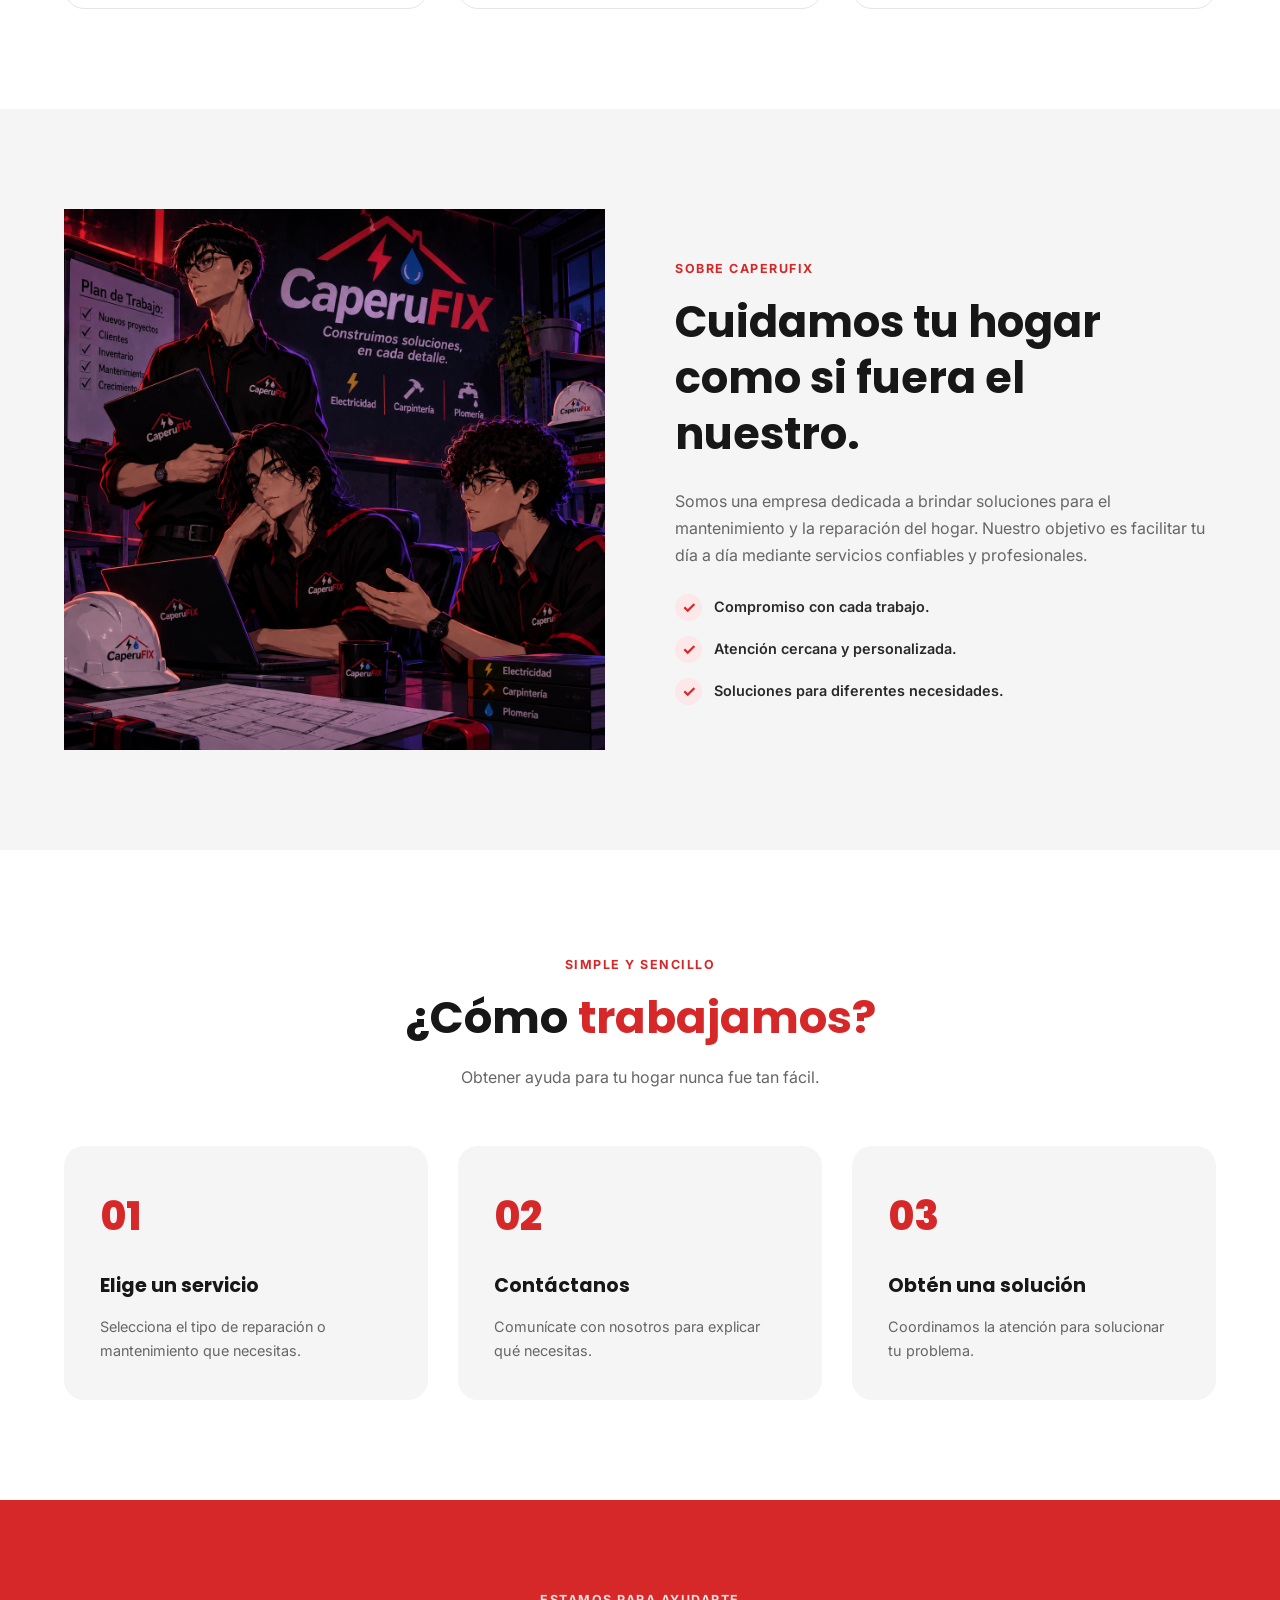
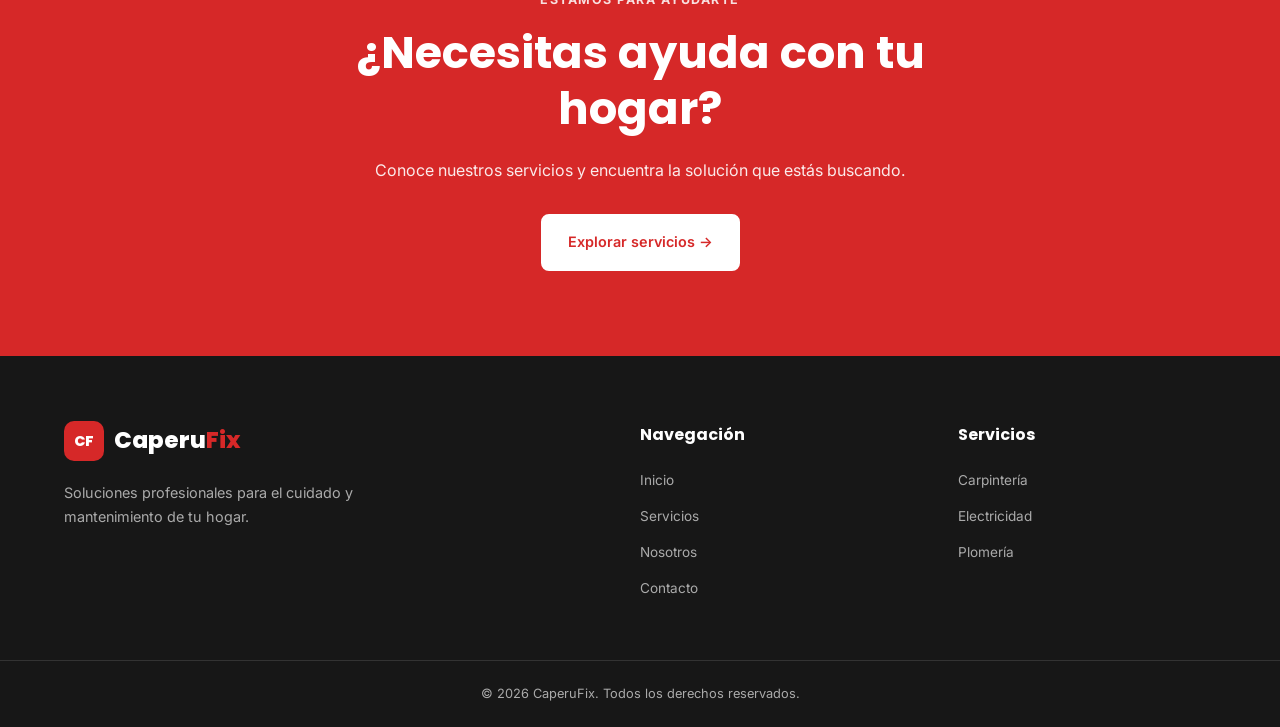
==== commit c25f8f52: "adicion de imagenes a pag principal" ====
--- a/index.html
+++ b/index.html
@@ -157,9 +157,7 @@
 
                     <article class="service-card">
 
-                        <div class="service-image service-image-wood">
-                            <span class="service-number">01</span>
-                        </div>
+                        <img src="assets/caperuFIXCARP.jpg" alt="">
 
                         <div class="service-content">
 
@@ -189,9 +187,7 @@
 
                     <article class="service-card">
 
-                        <div class="service-image service-image-electric">
-                            <span class="service-number">02</span>
-                        </div>
+                      <img src="assets/caperuFIXELECT.jpg" alt="">
 
                         <div class="service-content">
 
@@ -221,9 +217,7 @@
 
                     <article class="service-card">
 
-                        <div class="service-image service-image-plumbing">
-                            <span class="service-number">03</span>
-                        </div>
+                       <img src="assets/caperufixTUBER.jpg" alt="">
 
                         <div class="service-content">
 
@@ -239,7 +233,7 @@
                                 grifos y sanitarios.
                             </p>
 
-                            <a href="plomeria/index.html"
+                            <a href="plomeria/plomeria.html"
                                 class="service-link">
                                 Conocer servicio →
                             </a>
@@ -263,11 +257,7 @@
 
             <div class="container about-container">
 
-                <div class="about-image">
-                    <div class="image-placeholder">
-                        <span>Imagen de nuestro equipo</span>
-                    </div>
-                </div>
+                <img src="/assets/caperufixEQUIPo.png" alt="">
 
                 <div class="about-content">
 
--- a/style.css
+++ b/style.css
@@ -1039,17 +1039,6 @@
 /* =========================================
    CAPERUFIX - ELECTRICIDAD
    Estilos exclusivos de esta pagina
-========================================= */
- 
-/* HERO */
- 
-.electric-hero {
-    background: var(--color-background);
-    padding: 100px 0 110px;
-    overflow: hidden;
-}
- 
-.electric-hero-grid {
     display: grid;
     grid-template-columns: 1fr 1fr;
     align-items: center;
@@ -1753,4 +1742,4 @@
         opacity: 1;
         transform: none;
     }
-}+}
